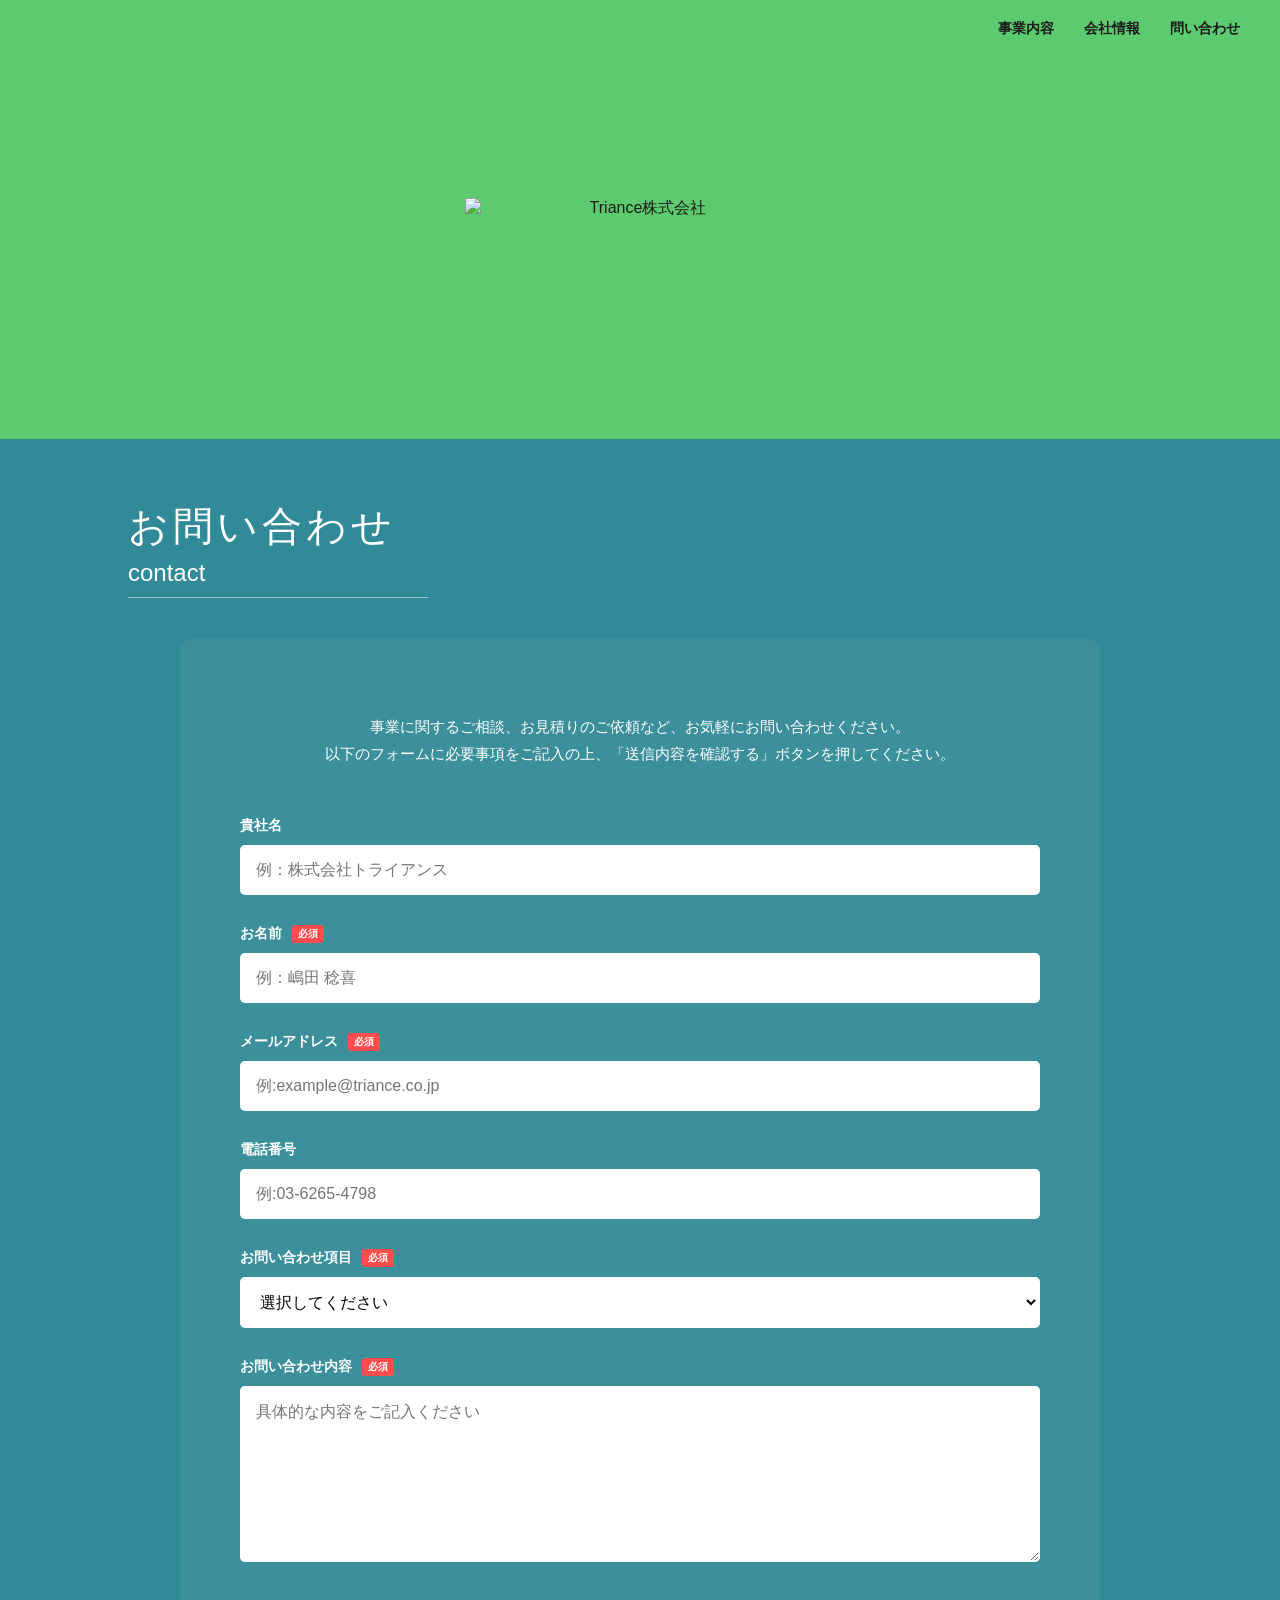
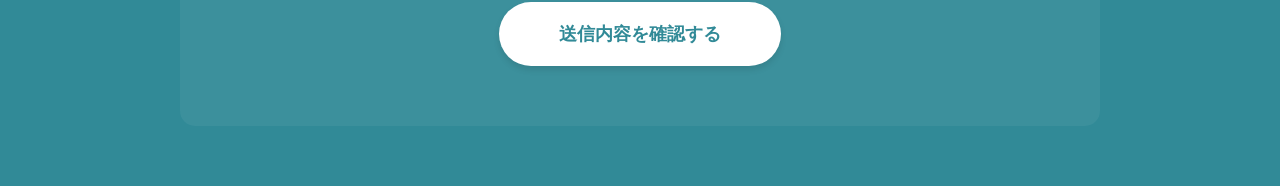
==== contact.html @ 4273d7d5 "Add files via upload" ====
<!DOCTYPE html>
<html lang="ja">
<head>
    <meta charset="UTF-8">
    <meta name="viewport" content="width=device-width, initial-scale=1.0">
    <title>お問い合わせ | Triance株式会社</title>
    <link rel="stylesheet" href="style.css">
</head>
<body>

    <header class="hero">
        <ul class="nav-menu">
            <li><a href="index.html#business">事業内容</a></li>
            <li><a href="index.html#about">会社情報</a></li>
            <li><a href="contact.html">問い合わせ</a></li>
        </ul>
        <div class="logo-area">
            <a href="index.html" class="logo-link">
                <img src="Trianceロゴ_背景透過.png" alt="Triance株式会社" class="logo-img">
            </a>
        </div>
    </header>

    <main class="main-content">
        <section class="contact-form-section">
            <div class="section-header">
                <h2>お問い合わせ</h2>
                <p>contact</p>
            </div>

            <div class="form-container">
                <p class="form-intro">
                    事業に関するご相談、お見積りのご依頼など、お気軽にお問い合わせください。<br>
                    以下のフォームに必要事項をご記入の上、「送信内容を確認する」ボタンを押してください。
                </p>

                <form action="#" method="post">
                    <div class="form-group">
                        <label for="company">貴社名</label>
                        <input type="text" id="company" name="company" placeholder="例：株式会社トライアンス">
                    </div>

                    <div class="form-group required">
                        <label for="name">お名前</label>
                        <input type="text" id="name" name="name" placeholder="例：嶋田 稔喜" required>
                    </div>

                    <div class="form-group required">
                        <label for="email">メールアドレス</label>
                        <input type="email" id="email" name="email" placeholder="例:example@triance.co.jp" required>
                    </div>

                    <div class="form-group">
                        <label for="tel">電話番号</label>
                        <input type="tel" id="tel" name="tel" placeholder="例:03-6265-4798">
                    </div>

                    <div class="form-group required">
                        <label for="category">お問い合わせ項目</label>
                        <select id="category" name="category" required>
                            <option value="" disabled selected>選択してください</option>
                            <option value="business">不動産売買・開発について</option>
                            <option value="consulting">コンサルティングについて</option>
                            <option value="other">その他</option>
                        </select>
                    </div>

                    <div class="form-group required">
                        <label for="message">お問い合わせ内容</label>
                        <textarea id="message" name="message" rows="8" placeholder="具体的な内容をご記入ください" required></textarea>
                    </div>

                    <div class="form-submit">
                        <button type="submit" class="contact-btn">送信内容を確認する</button>
                    </div>
                </form>
            </div>
        </section>
    </main>

</body>
</html>
---- style.css ----
/* 基本設定 */
:root {
    --light-green: #5ccb6f; /* 上部の明るい緑 */
    --teal: #318a97;        /* 下部のブルーグリーン */
    --text-white: #ffffff;
    --text-black: #1a1a1a;
}

body {
    margin: 0;
    padding: 0;
    font-family: "Helvetica Neue", Arial, "Hiragino Kaku Gothic ProN", "Hiragino Sans", Meiryo, sans-serif;
    color: var(--text-white);
}

a {
    text-decoration: none;
    color: inherit;
}

/* ヒーローセクション（上部の緑の部分） */
.hero {
    background-color: var(--light-green);
    color: var(--text-black);
    padding: 20px 40px 100px;
    text-align: center;
}

.nav-menu {
    display: flex;
    justify-content: flex-end;
    gap: 30px;
    list-style: none;
    margin: 0 0 80px 0;
    padding: 0;
    font-weight: bold;
    font-size: 14px;
}

.logo-area {
    display: flex;
    align-items: center;       /* 縦方向の中央に配置します */
    justify-content: center;   /* 横方向の中央に配置します */
    padding: 80px 0;           /* ★上下に80pxの空間（余白）を作って縦に広くします */
    margin-bottom: 40px;       /* 下のコンテンツとの距離 */
}

/* （参考：すでに追記していただいた画像サイズの指定はそのまま残しておいてください） */
.logo-img {
    width: 350px;
    max-width: 100%;
    height: auto;
    object-fit: contain;
}

/* スマホ表示の時のロゴサイズ調整 */
@media (max-width: 768px) {
    .logo-img {
        width: 250px;
    }
}

/* メインコンテンツ（下部のブルーグリーンの部分） */
.main-content {
    background-color: var(--teal);
    padding: 60px 10%;
}

/* セクション見出しの共通スタイル */
.section-header {
    margin-bottom: 40px;
}

.section-header h2 {
    font-size: 40px;
    font-weight: normal;
    margin: 0;
    letter-spacing: 4px;
}

.section-header p {
    font-size: 24px;
    margin: 5px 0 0 0;
    padding-bottom: 10px;
    border-bottom: 1px solid rgba(255, 255, 255, 0.5);
    display: inline-block;
    width: 300px;
}

/* 行動指針セクション */
.business-section {
    margin-bottom: 80px;
}

.catchphrase-area {
    text-align: center;
    margin: 60px 0;
}

.catchphrase {
    font-size: 48px;
    font-weight: 900;
    margin: 0 0 10px 0;
    letter-spacing: 2px;
}

.sub-catchphrase {
    font-size: 20px;
    letter-spacing: 4px;
    margin: 0;
}

.description {
    max-width: 800px;
    margin: 0 auto;
    line-height: 1.8;
    font-size: 14px;
}

/* 会社情報セクション */
.about-section {
    margin-bottom: 60px;
}

.about-container {
    display: flex;
    gap: 40px;
    margin-top: 40px;
    align-items: flex-start;
}

.map-area {
    flex: 1;
    background-color: #eee;
    min-height: 350px;
    border-radius: 8px;
    overflow: hidden;
}

.map-area iframe {
    width: 100%;
    height: 350px;
    border: none;
}

.info-area {
    flex: 1.2;
}

.info-table {
    width: 100%;
    border-collapse: collapse;
}

.info-table th {
    text-align: left;
    font-weight: normal;
    font-size: 14px;
    padding: 15px 20px 15px 0;
    vertical-align: top;
    width: 120px;
    white-space: nowrap;
}

.info-table td {
    font-size: 18px;
    font-weight: bold;
    padding: 15px 0;
    line-height: 1.6;
}

.info-table td.normal-weight {
    font-weight: normal;
}

/* お問い合わせボタン */
.contact-btn-area {
    text-align: center;
    margin-top: 60px;
    padding-bottom: 60px;
}

.contact-btn {
    display: inline-block;
    background-color: var(--text-white);
    color: var(--teal);
    font-weight: bold;
    font-size: 16px;
    padding: 20px 60px;
    border-radius: 50px;
    box-shadow: 0 4px 6px rgba(0,0,0,0.1);
    transition: all 0.3s ease;
}

.contact-btn:hover {
    opacity: 0.9;
    transform: translateY(-2px);
    box-shadow: 0 6px 12px rgba(0,0,0,0.15);
}

/* レスポンシブ対応（スマホ表示用） */
@media (max-width: 768px) {
    .about-container {
        flex-direction: column;
    }
    .catchphrase {
        font-size: 32px;
    }
    .nav-menu {
        justify-content: center;
        gap: 15px;
    }
}

/* --- お問い合わせページ用の追加スタイル --- */

.logo-link {
    display: flex;
    align-items: center;
    gap: 15px;
}

.form-container {
    background-color: rgba(255, 255, 255, 0.05);
    padding: 60px;
    border-radius: 15px;
    max-width: 800px;
    margin: 0 auto;
}

.form-intro {
    text-align: center;
    line-height: 1.8;
    margin-bottom: 50px;
    font-size: 15px;
}

.form-group {
    margin-bottom: 30px;
    display: flex;
    flex-direction: column;
}

.form-group label {
    font-size: 14px;
    font-weight: bold;
    margin-bottom: 10px;
    display: flex;
    align-items: center;
}

/* 必須項目のラベルに「必須」マークをつける */
.form-group.required label::after {
    content: "必須";
    background-color: #ff4d4d;
    color: white;
    font-size: 10px;
    padding: 2px 6px;
    border-radius: 3px;
    margin-left: 10px;
}

.form-group input,
.form-group select,
.form-group textarea {
    background-color: white;
    border: 1px solid transparent;
    border-radius: 5px;
    padding: 15px;
    font-size: 16px;
    font-family: inherit;
}

.form-group input:focus,
.form-group select:focus,
.form-group textarea:focus {
    outline: none;
    border-color: var(--light-green);
    box-shadow: 0 0 0 3px rgba(92, 203, 111, 0.2);
}

.form-submit {
    text-align: center;
    margin-top: 40px;
}

.form-submit .contact-btn {
    border: none;
    cursor: pointer;
    font-size: 18px;
}

/* スマホ表示の調整 */
@media (max-width: 768px) {
    .form-container {
        padding: 30px 20px;
    }
}
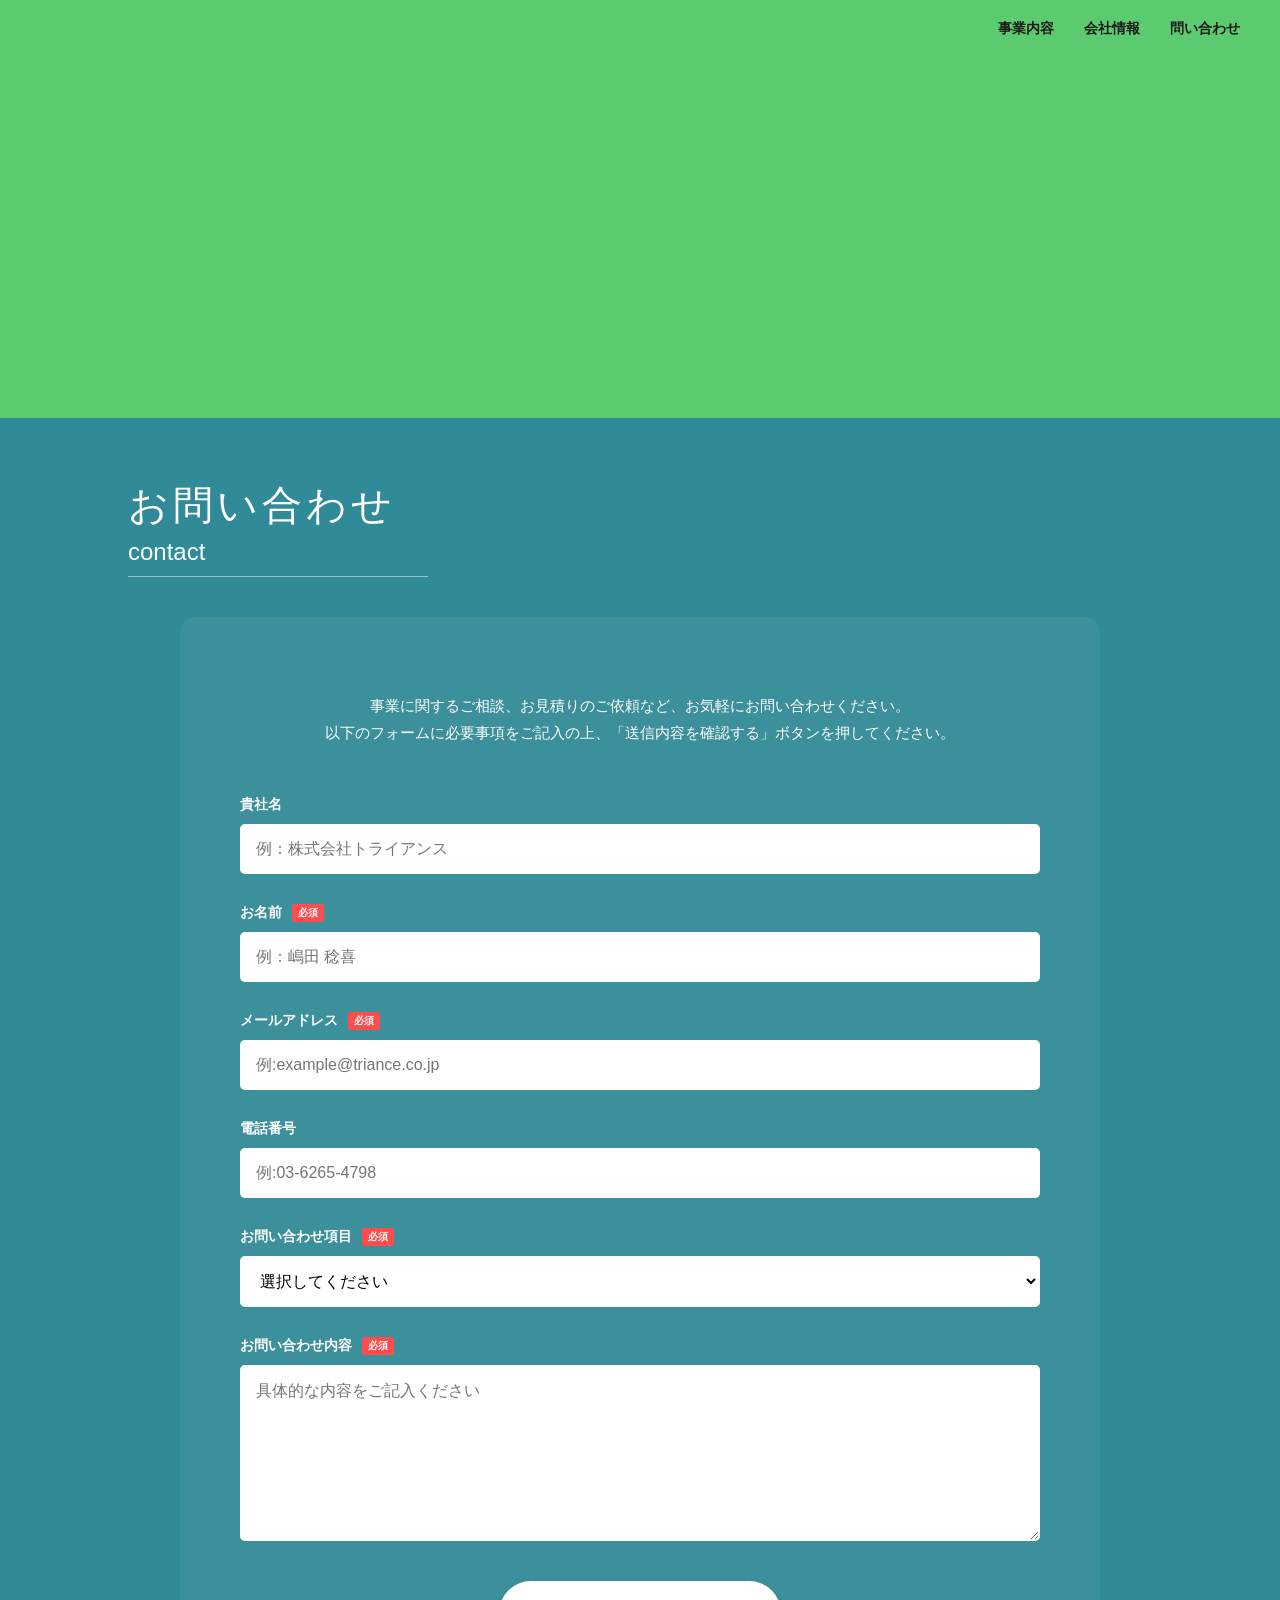
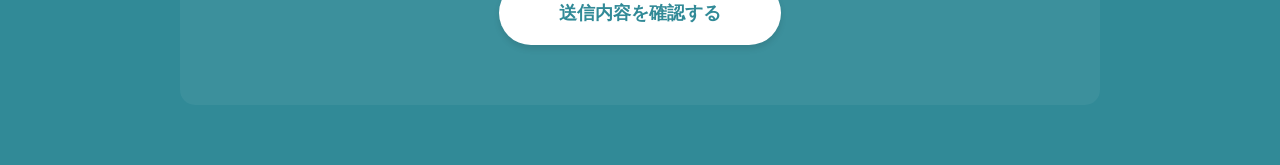
==== commit d5f97793: "Change form action to Formspree URL Updated form action to use Formspree for submissions." ====
--- a/contact.html
+++ b/contact.html
@@ -16,7 +16,7 @@
         </ul>
         <div class="logo-area">
             <a href="index.html" class="logo-link">
-                <img src="Trianceロゴ_背景透過.png" alt="Triance株式会社" class="logo-img">
+                <img src="Trianceロゴ_背景透過.png" alt="" class="logo-img">
             </a>
         </div>
     </header>
@@ -34,7 +34,7 @@
                     以下のフォームに必要事項をご記入の上、「送信内容を確認する」ボタンを押してください。
                 </p>
 
-                <form action="#" method="post">
+                <form action="https://formspree.io/f/xrejrbjq" method="post">
                     <div class="form-group">
                         <label for="company">貴社名</label>
                         <input type="text" id="company" name="company" placeholder="例：株式会社トライアンス">
@@ -79,4 +79,4 @@
     </main>
 
 </body>
-</html>+</html>
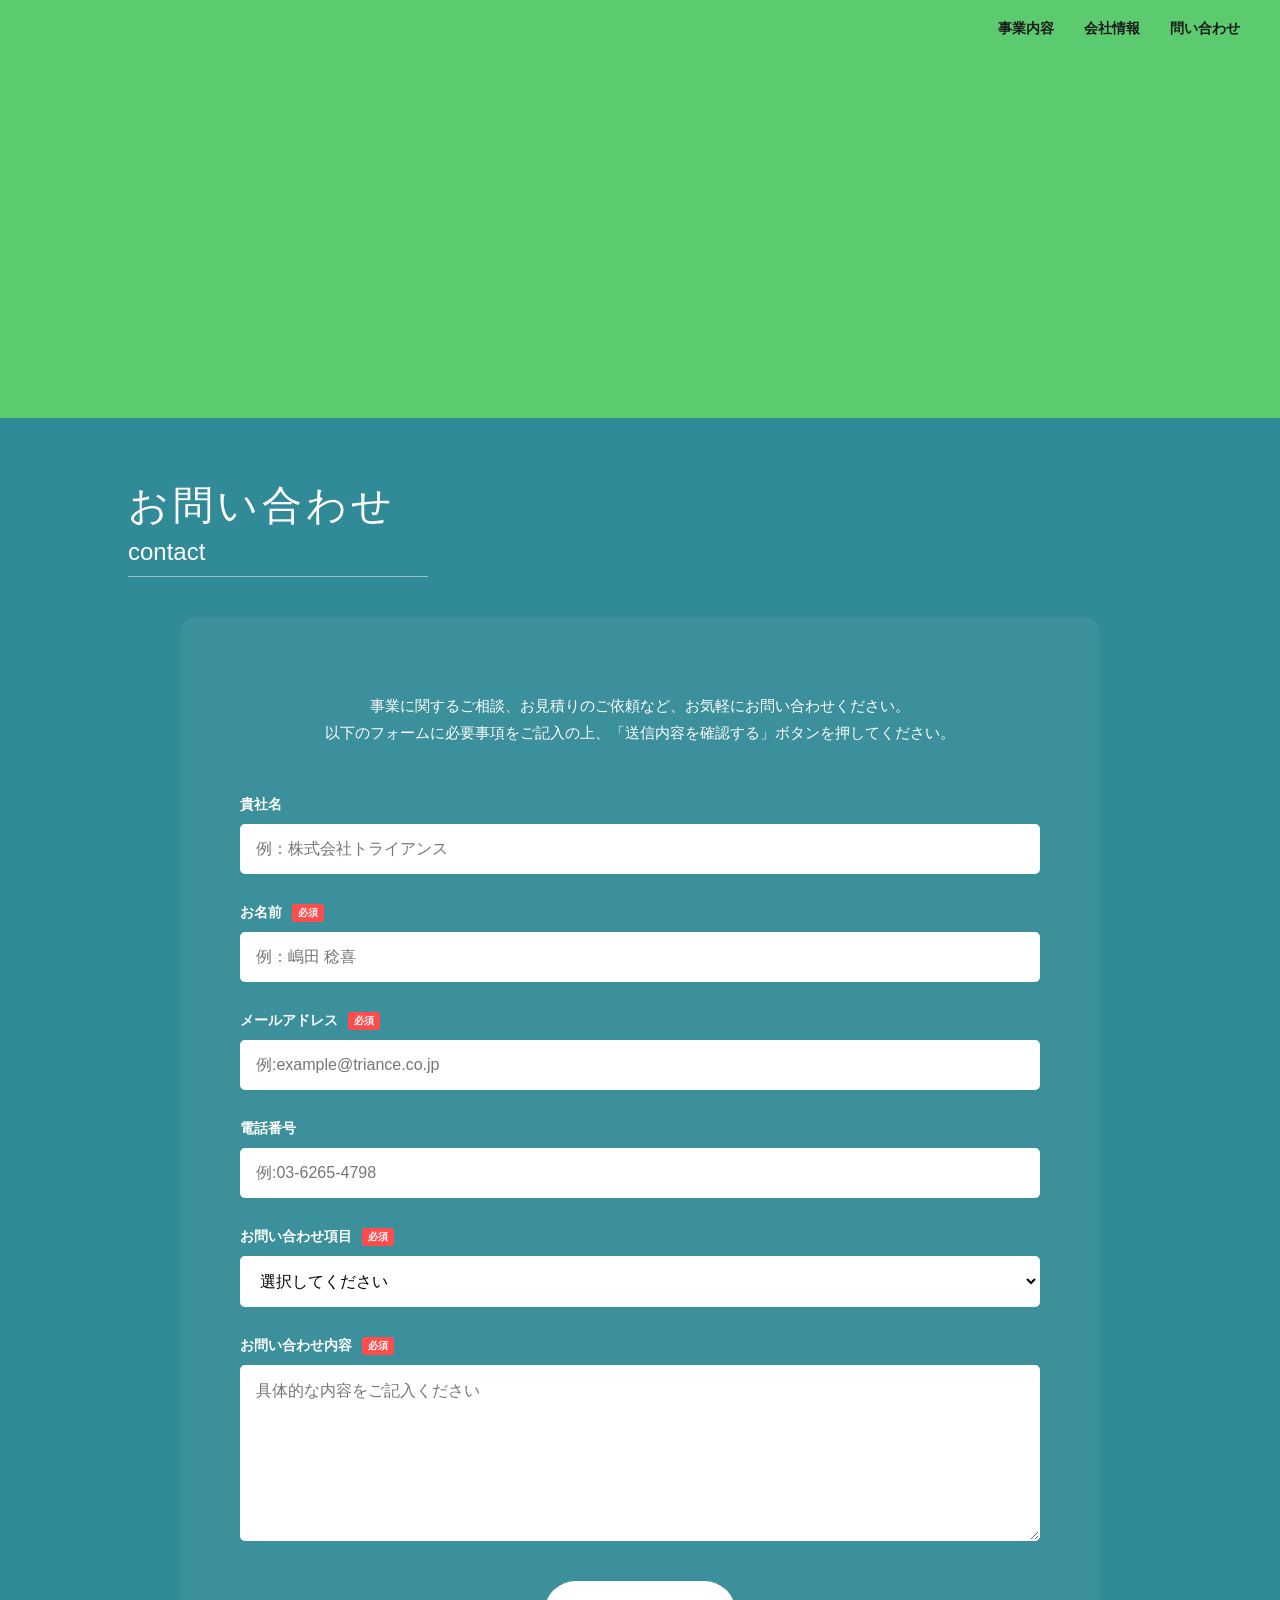
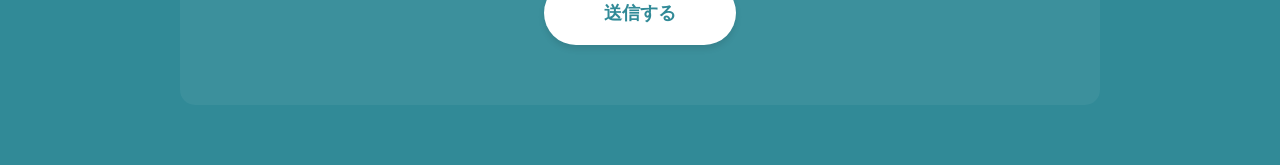
==== commit d4f566ca: "Update contact.html" ====
--- a/contact.html
+++ b/contact.html
@@ -71,7 +71,7 @@
                     </div>
 
                     <div class="form-submit">
-                        <button type="submit" class="contact-btn">送信内容を確認する</button>
+                        <button type="submit" class="contact-btn">送信する</button>
                     </div>
                 </form>
             </div>
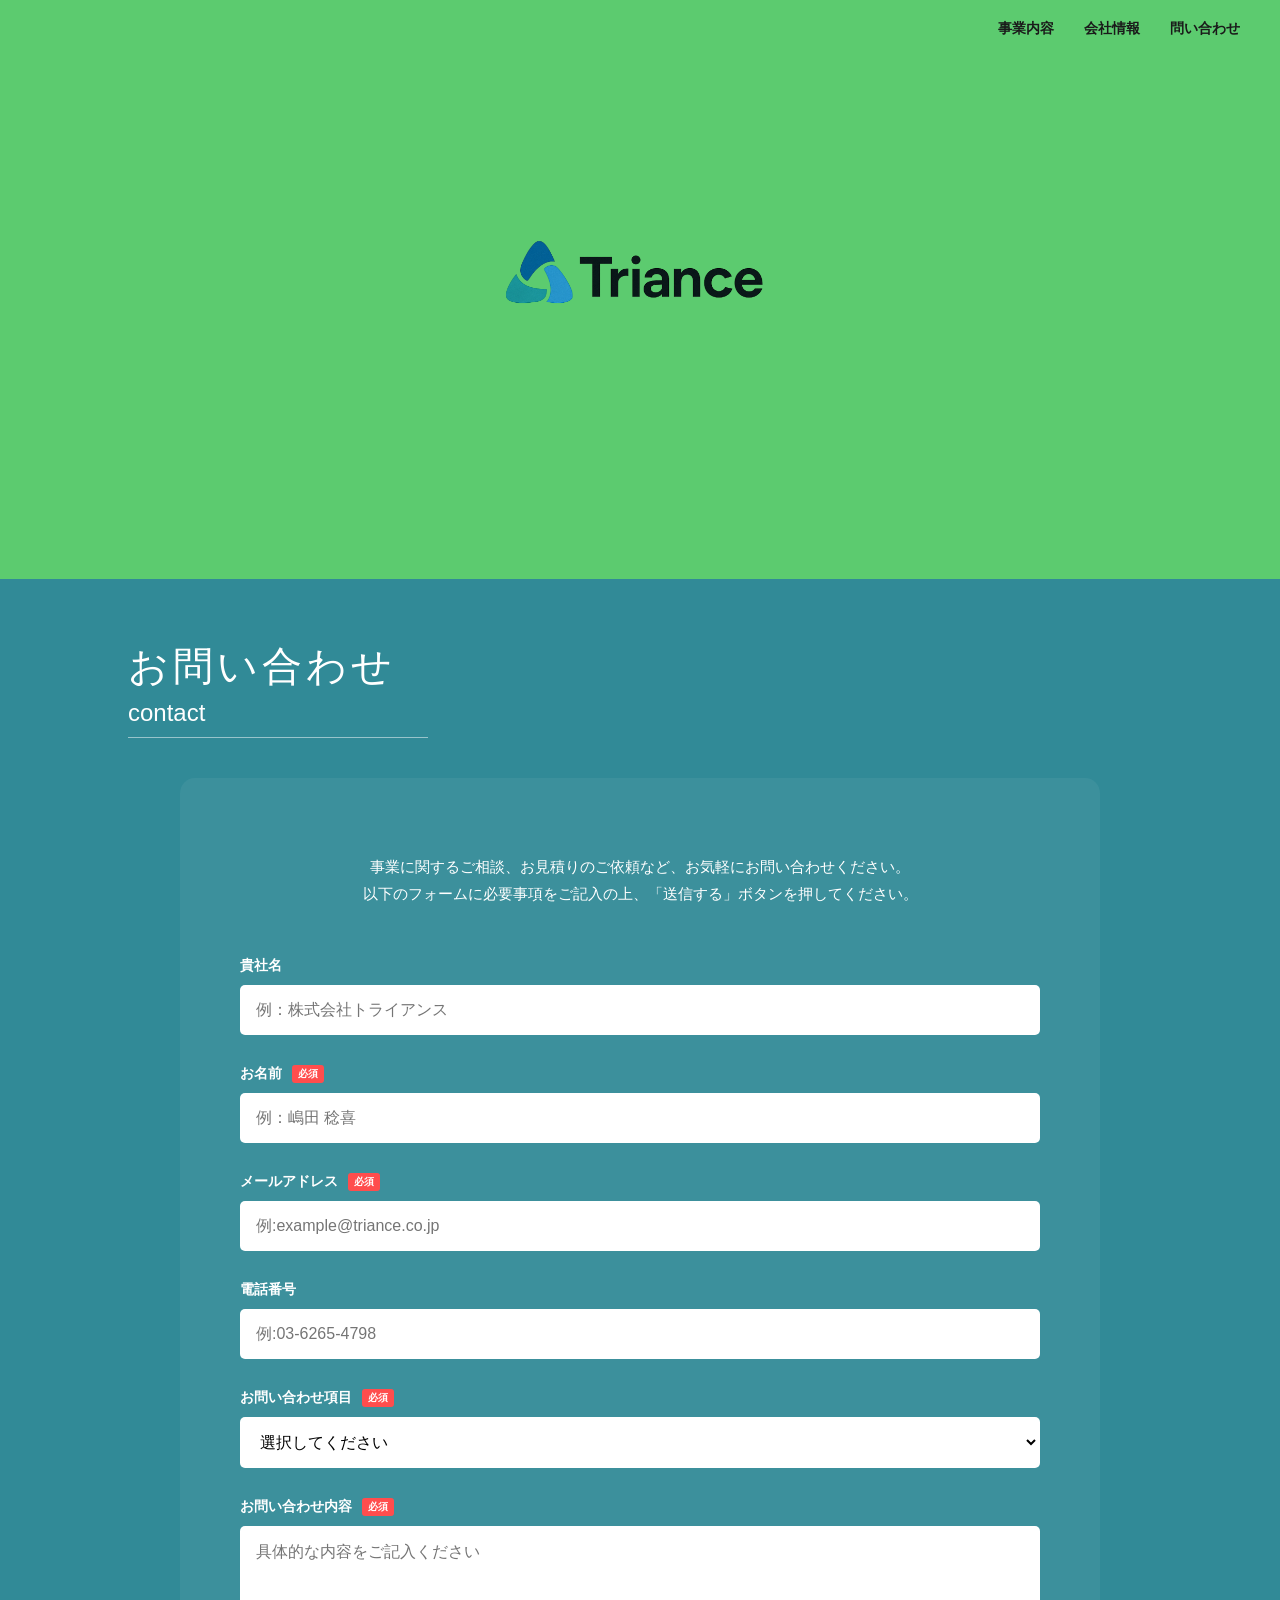
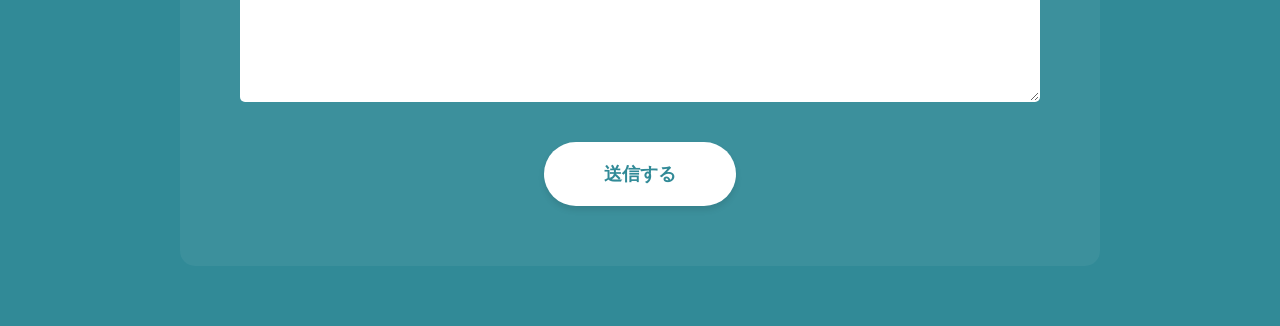
==== commit a68882ef: "Update contact.html" ====
--- a/contact.html
+++ b/contact.html
@@ -16,7 +16,7 @@
         </ul>
         <div class="logo-area">
             <a href="index.html" class="logo-link">
-                <img src="Trianceロゴ_背景透過.png" alt="" class="logo-img">
+                <img src="Trianceロゴ_背景透過.png" alt="" class="logo-img">
             </a>
         </div>
     </header>
@@ -31,7 +31,7 @@
             <div class="form-container">
                 <p class="form-intro">
                     事業に関するご相談、お見積りのご依頼など、お気軽にお問い合わせください。<br>
-                    以下のフォームに必要事項をご記入の上、「送信内容を確認する」ボタンを押してください。
+                    以下のフォームに必要事項をご記入の上、「送信する」ボタンを押してください。
                 </p>
 
                 <form action="https://formspree.io/f/xrejrbjq" method="post">
